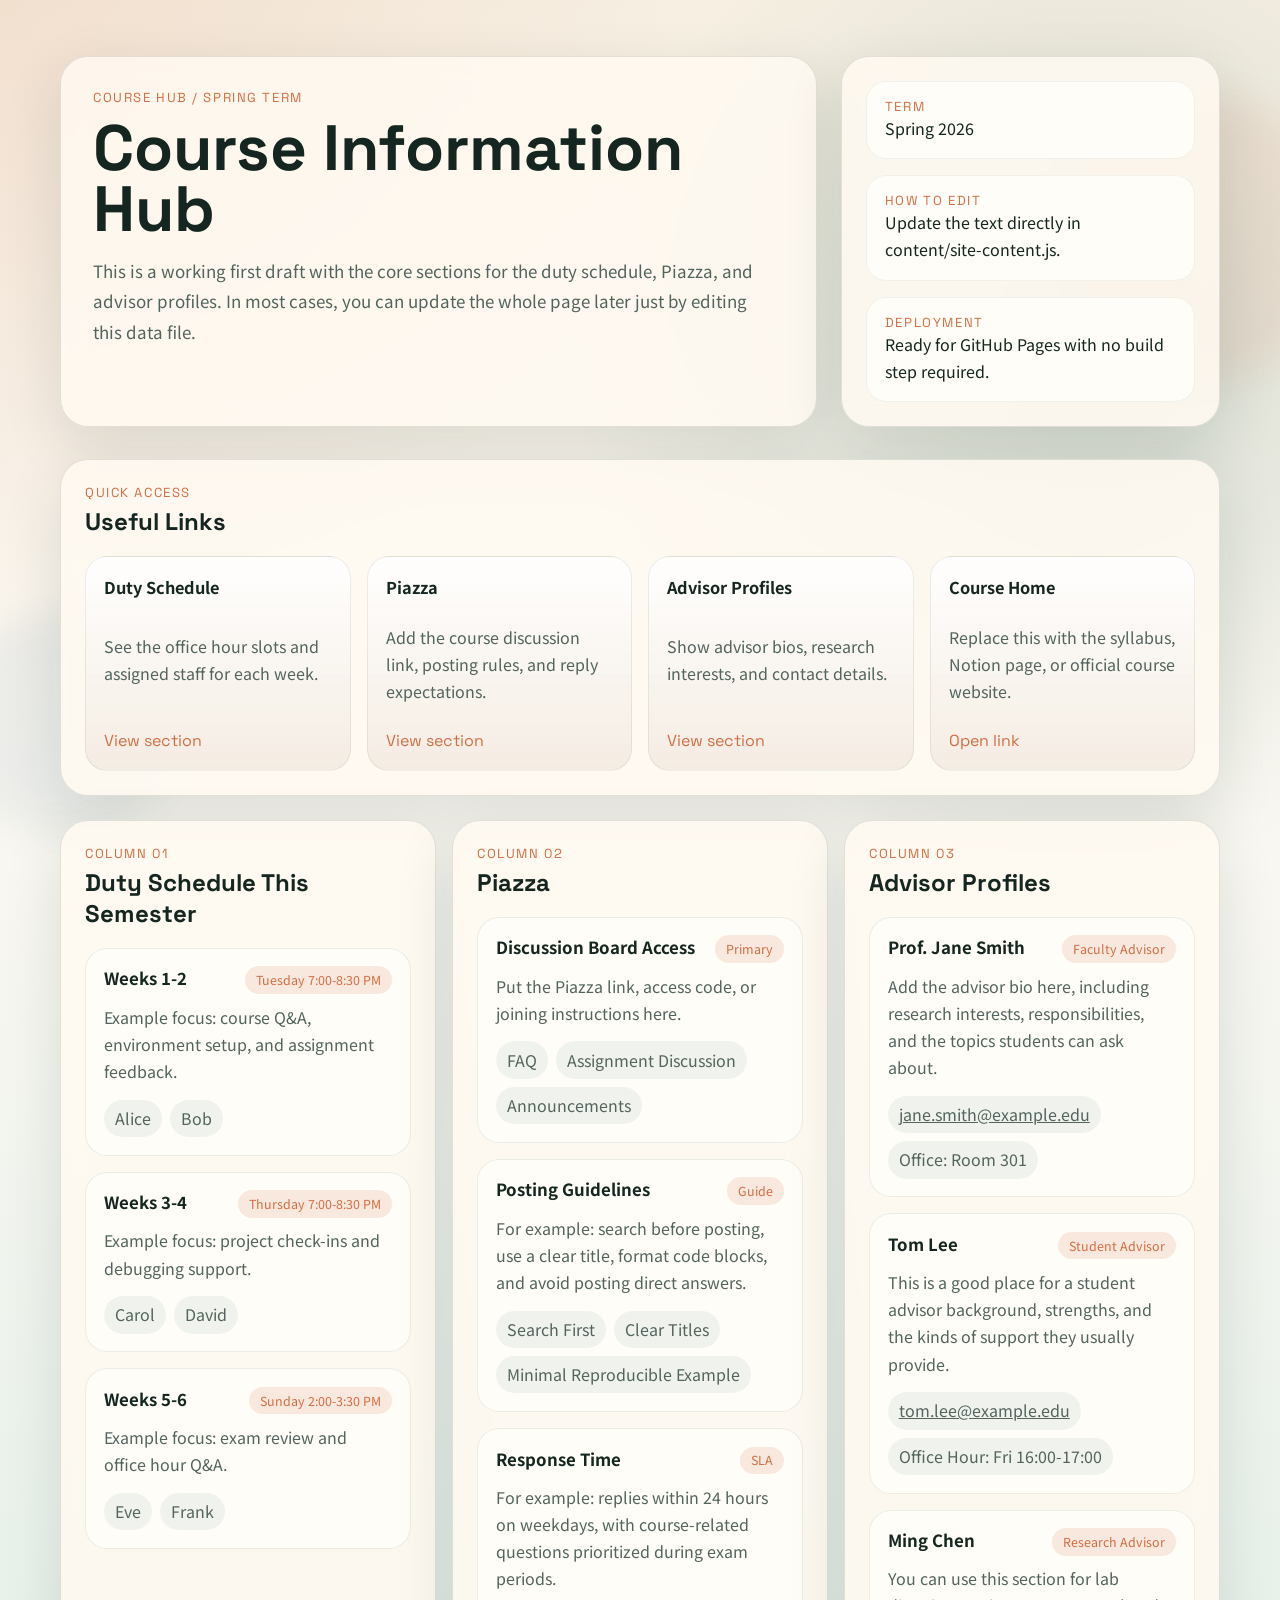
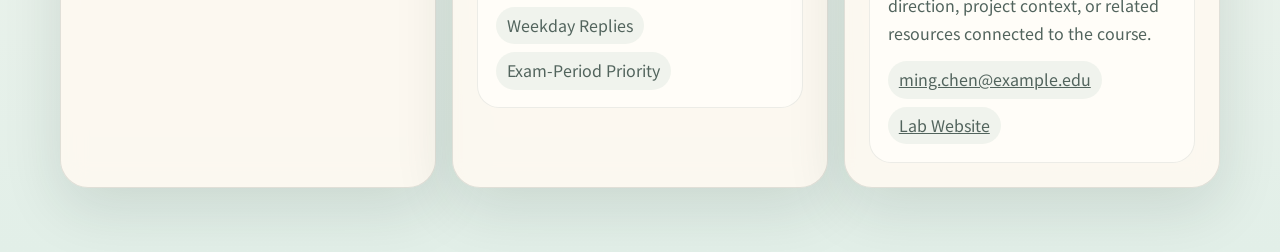
==== index.html @ 4dcf8ad2 "feat: init deploy" ====
<!DOCTYPE html>
<html lang="en">
<head>
  <meta charset="UTF-8">
  <meta name="viewport" content="width=device-width, initial-scale=1.0">
  <title>Course Information Hub</title>
  <meta
    name="description"
    content="A GitHub Pages-friendly course information site for duty schedules, Piazza details, and advisor profiles."
  >
  <link rel="preconnect" href="https://fonts.googleapis.com">
  <link rel="preconnect" href="https://fonts.gstatic.com" crossorigin>
  <link
    href="https://fonts.googleapis.com/css2?family=Noto+Sans+SC:wght@400;500;700&family=Space+Grotesk:wght@500;700&display=swap"
    rel="stylesheet"
  >
  <link rel="stylesheet" href="./assets/styles.css">
</head>
<body>
  <div class="page-shell">
    <header class="hero">
      <div class="hero__copy">
        <p class="eyebrow" id="siteTagline"></p>
        <h1 id="siteTitle"></h1>
        <p class="hero__description" id="siteDescription"></p>
      </div>
      <div class="hero__meta" id="siteMeta"></div>
    </header>

    <main>
      <section class="quick-links panel" aria-labelledby="quickLinksHeading">
        <div class="section-heading">
          <p class="section-kicker">Quick Access</p>
          <h2 id="quickLinksHeading">Useful Links</h2>
        </div>
        <div class="quick-links__grid" id="quickLinks"></div>
      </section>

      <section class="content-columns" aria-label="Course information columns">
        <article class="panel column-panel">
          <div class="section-heading">
            <p class="section-kicker">Column 01</p>
            <h2>Duty Schedule This Semester</h2>
          </div>
          <div id="dutySchedule" class="stack-list"></div>
        </article>

        <article class="panel column-panel">
          <div class="section-heading">
            <p class="section-kicker">Column 02</p>
            <h2>Piazza</h2>
          </div>
          <div id="piazzaInfo" class="stack-list"></div>
        </article>

        <article class="panel column-panel">
          <div class="section-heading">
            <p class="section-kicker">Column 03</p>
            <h2>Advisor Profiles</h2>
          </div>
          <div id="advisorList" class="stack-list"></div>
        </article>
      </section>
    </main>
  </div>

  <script src="./content/site-content.js"></script>
  <script src="./assets/app.js"></script>
</body>
</html>
---- assets/styles.css ----
:root {
  --bg: #f6efe2;
  --bg-accent: #e2efe8;
  --surface: rgba(255, 250, 242, 0.86);
  --surface-strong: #fffdf8;
  --line: rgba(26, 44, 35, 0.12);
  --text: #14261f;
  --muted: #52645d;
  --highlight: #d36e43;
  --highlight-soft: rgba(211, 110, 67, 0.14);
  --shadow: 0 20px 60px rgba(20, 38, 31, 0.12);
}

* {
  box-sizing: border-box;
}

html {
  scroll-behavior: smooth;
}

body {
  margin: 0;
  min-height: 100vh;
  font-family: "Noto Sans SC", "Segoe UI", sans-serif;
  color: var(--text);
  background:
    radial-gradient(circle at top left, rgba(211, 110, 67, 0.12), transparent 30%),
    radial-gradient(circle at 85% 20%, rgba(67, 122, 107, 0.18), transparent 28%),
    linear-gradient(180deg, var(--bg), #fbf8f2 42%, var(--bg-accent) 100%);
}

body::before,
body::after {
  content: "";
  position: fixed;
  z-index: -1;
  border-radius: 999px;
  filter: blur(18px);
  opacity: 0.65;
}

body::before {
  width: 18rem;
  height: 18rem;
  top: 6rem;
  right: -4rem;
  background: rgba(211, 110, 67, 0.15);
}

body::after {
  width: 14rem;
  height: 14rem;
  bottom: 4rem;
  left: -3rem;
  background: rgba(71, 114, 143, 0.12);
}

.page-shell {
  width: min(1160px, calc(100% - 2rem));
  margin: 0 auto;
  padding: 2rem 0 4rem;
}

.hero {
  display: grid;
  grid-template-columns: minmax(0, 2fr) minmax(280px, 1fr);
  gap: 1.5rem;
  align-items: stretch;
  padding: 1.5rem 0 2rem;
}

.hero__copy,
.hero__meta,
.panel {
  border: 1px solid var(--line);
  border-radius: 28px;
  background: var(--surface);
  box-shadow: var(--shadow);
  backdrop-filter: blur(12px);
}

.hero__copy {
  padding: 2rem;
}

.eyebrow,
.section-kicker,
.meta-label {
  margin: 0 0 0.75rem;
  font-family: "Space Grotesk", "Segoe UI", sans-serif;
  font-size: 0.82rem;
  letter-spacing: 0.12em;
  text-transform: uppercase;
  color: var(--highlight);
}

#siteTitle {
  margin: 0;
  font-family: "Space Grotesk", "Segoe UI", sans-serif;
  font-size: clamp(2.3rem, 5vw, 4.3rem);
  line-height: 0.95;
}

.hero__description {
  margin: 1rem 0 0;
  max-width: 42rem;
  font-size: 1.06rem;
  line-height: 1.8;
  color: var(--muted);
}

.hero__meta {
  display: grid;
  gap: 1rem;
  padding: 1.5rem;
}

.meta-card {
  padding: 1rem 1.1rem;
  border-radius: 20px;
  background: var(--surface-strong);
  border: 1px solid rgba(20, 38, 31, 0.06);
}

.meta-card p {
  margin: 0;
}

.meta-value {
  font-size: 1rem;
  line-height: 1.7;
}

.panel {
  padding: 1.5rem;
}

.section-heading {
  display: grid;
  gap: 0.3rem;
  margin-bottom: 1.2rem;
}

.section-heading h2,
.section-heading p {
  margin: 0;
}

.section-heading h2 {
  font-family: "Space Grotesk", "Segoe UI", sans-serif;
  font-size: 1.5rem;
}

.quick-links {
  margin-bottom: 1.5rem;
}

.quick-links__grid,
.content-columns {
  display: grid;
  gap: 1rem;
}

.quick-links__grid {
  grid-template-columns: repeat(auto-fit, minmax(200px, 1fr));
}

.quick-link {
  display: grid;
  gap: 0.55rem;
  min-height: 140px;
  padding: 1.15rem;
  border-radius: 22px;
  text-decoration: none;
  color: inherit;
  background: linear-gradient(180deg, rgba(255, 255, 255, 0.88), rgba(244, 236, 227, 0.96));
  border: 1px solid rgba(20, 38, 31, 0.08);
  transition: transform 180ms ease, box-shadow 180ms ease, border-color 180ms ease;
}

.quick-link:hover,
.quick-link:focus-visible {
  transform: translateY(-4px);
  box-shadow: 0 18px 40px rgba(20, 38, 31, 0.12);
  border-color: rgba(211, 110, 67, 0.28);
}

.quick-link__title {
  font-weight: 700;
  font-size: 1.02rem;
}

.quick-link__text,
.card__body,
.tag-list,
.contact-list {
  color: var(--muted);
  line-height: 1.7;
}

.quick-link__arrow {
  margin-top: auto;
  font-family: "Space Grotesk", "Segoe UI", sans-serif;
  color: var(--highlight);
}

.content-columns {
  grid-template-columns: repeat(3, minmax(0, 1fr));
  align-items: start;
}

.column-panel {
  min-height: 100%;
}

.stack-list {
  display: grid;
  gap: 1rem;
}

.card {
  padding: 1.1rem;
  border-radius: 22px;
  background: var(--surface-strong);
  border: 1px solid rgba(20, 38, 31, 0.08);
}

.card__title-row {
  display: flex;
  justify-content: space-between;
  gap: 1rem;
  align-items: flex-start;
  margin-bottom: 0.6rem;
}

.card__title {
  margin: 0;
  font-size: 1.05rem;
}

.pill {
  display: inline-flex;
  align-items: center;
  padding: 0.3rem 0.7rem;
  border-radius: 999px;
  background: var(--highlight-soft);
  color: var(--highlight);
  font-size: 0.78rem;
  white-space: nowrap;
}

.card__body {
  margin: 0;
}

.tag-list,
.contact-list {
  display: flex;
  flex-wrap: wrap;
  gap: 0.5rem;
  margin: 0.9rem 0 0;
  padding: 0;
  list-style: none;
}

.tag-list li,
.contact-list li {
  padding: 0.32rem 0.7rem;
  border-radius: 999px;
  background: rgba(67, 122, 107, 0.08);
}

.contact-list a,
.quick-link,
.advisor-link {
  color: inherit;
}

.advisor-link {
  text-decoration: none;
  font-weight: 700;
}

.advisor-link:hover,
.advisor-link:focus-visible {
  color: var(--highlight);
}

.fade-in {
  opacity: 0;
  transform: translateY(12px);
  animation: fadeUp 500ms ease forwards;
}

.fade-in:nth-child(2) {
  animation-delay: 70ms;
}

.fade-in:nth-child(3) {
  animation-delay: 140ms;
}

.fade-in:nth-child(4) {
  animation-delay: 210ms;
}

@keyframes fadeUp {
  to {
    opacity: 1;
    transform: translateY(0);
  }
}

@media (max-width: 920px) {
  .hero,
  .content-columns {
    grid-template-columns: 1fr;
  }
}

@media (max-width: 640px) {
  .page-shell {
    width: min(100% - 1rem, 100%);
    padding-top: 1rem;
  }

  .hero__copy,
  .hero__meta,
  .panel {
    border-radius: 22px;
  }

  .hero__copy,
  .hero__meta,
  .panel {
    padding: 1.15rem;
  }

  #siteTitle {
    font-size: clamp(2rem, 11vw, 3rem);
  }

  .card__title-row {
    flex-direction: column;
    align-items: flex-start;
  }
}
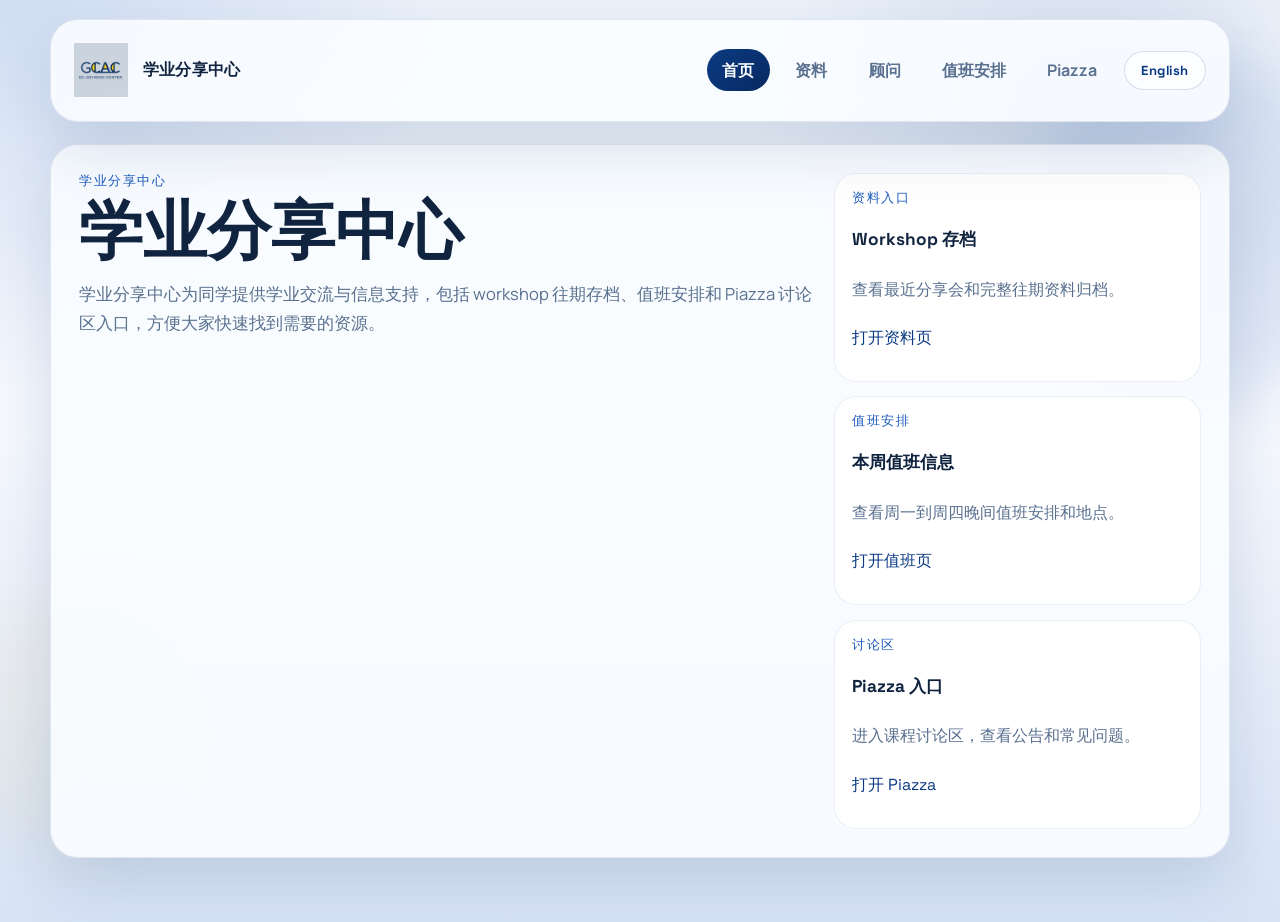
==== commit 3b3929e8: "codex version" ====
--- a/index.html
+++ b/index.html
@@ -1,65 +1,39 @@
 <!DOCTYPE html>
-<html lang="en">
+<html lang="zh-CN">
 <head>
   <meta charset="UTF-8">
   <meta name="viewport" content="width=device-width, initial-scale=1.0">
-  <title>Course Information Hub</title>
+  <title>GC Advising Center</title>
   <meta
     name="description"
-    content="A GitHub Pages-friendly course information site for duty schedules, Piazza details, and advisor profiles."
+    content="GC Advising Center with workshop materials, advisor profiles, weekday evening duty schedule, and Piazza access."
   >
   <link rel="preconnect" href="https://fonts.googleapis.com">
   <link rel="preconnect" href="https://fonts.gstatic.com" crossorigin>
   <link
-    href="https://fonts.googleapis.com/css2?family=Noto+Sans+SC:wght@400;500;700&family=Space+Grotesk:wght@500;700&display=swap"
+    href="https://fonts.googleapis.com/css2?family=Manrope:wght@400;500;700;800&family=Space+Grotesk:wght@500;700&display=swap"
     rel="stylesheet"
   >
   <link rel="stylesheet" href="./assets/styles.css">
 </head>
-<body>
+<body data-page="home">
   <div class="page-shell">
-    <header class="hero">
-      <div class="hero__copy">
-        <p class="eyebrow" id="siteTagline"></p>
-        <h1 id="siteTitle"></h1>
-        <p class="hero__description" id="siteDescription"></p>
+    <header class="topbar panel panel--nav">
+      <a class="brand" href="./index.html"><img class="brand__logo" src="./assets/GCAC.png" alt="GC Advising Center logo"><span class="brand__text" id="brandText"></span></a>
+      <div class="topbar__actions">
+        <nav class="site-nav" id="siteNav" aria-label="Primary"></nav>
+        <button class="lang-toggle" id="langToggle" type="button" aria-label="Switch language"></button>
       </div>
-      <div class="hero__meta" id="siteMeta"></div>
     </header>
 
-    <main>
-      <section class="quick-links panel" aria-labelledby="quickLinksHeading">
-        <div class="section-heading">
-          <p class="section-kicker">Quick Access</p>
-          <h2 id="quickLinksHeading">Useful Links</h2>
+    <main class="main-layout">
+      <section class="hero hero--home panel panel--hero">
+        <div class="hero__copy hero__copy--wide">
+          <p class="eyebrow" id="siteTagline"></p>
+          <h1 id="siteTitle"></h1>
+          <p class="hero__description" id="siteDescription"></p>
         </div>
-        <div class="quick-links__grid" id="quickLinks"></div>
-      </section>
-
-      <section class="content-columns" aria-label="Course information columns">
-        <article class="panel column-panel">
-          <div class="section-heading">
-            <p class="section-kicker">Column 01</p>
-            <h2>Duty Schedule This Semester</h2>
-          </div>
-          <div id="dutySchedule" class="stack-list"></div>
-        </article>
-
-        <article class="panel column-panel">
-          <div class="section-heading">
-            <p class="section-kicker">Column 02</p>
-            <h2>Piazza</h2>
-          </div>
-          <div id="piazzaInfo" class="stack-list"></div>
-        </article>
-
-        <article class="panel column-panel">
-          <div class="section-heading">
-            <p class="section-kicker">Column 03</p>
-            <h2>Advisor Profiles</h2>
-          </div>
-          <div id="advisorList" class="stack-list"></div>
-        </article>
+        <div class="hero__meta" id="homeEntryCards"></div>
       </section>
     </main>
   </div>
--- a/assets/styles.css
+++ b/assets/styles.css
@@ -1,14 +1,18 @@
 :root {
-  --bg: #f6efe2;
-  --bg-accent: #e2efe8;
-  --surface: rgba(255, 250, 242, 0.86);
-  --surface-strong: #fffdf8;
-  --line: rgba(26, 44, 35, 0.12);
-  --text: #14261f;
-  --muted: #52645d;
-  --highlight: #d36e43;
-  --highlight-soft: rgba(211, 110, 67, 0.14);
-  --shadow: 0 20px 60px rgba(20, 38, 31, 0.12);
+  --bg: #edf3fb;
+  --bg-deep: #d7e3f5;
+  --surface: rgba(249, 252, 255, 0.92);
+  --surface-strong: #ffffff;
+  --line: rgba(10, 44, 96, 0.1);
+  --line-strong: rgba(10, 44, 96, 0.18);
+  --text: #10233f;
+  --muted: #59708f;
+  --highlight: #0b3a82;
+  --highlight-strong: #072a61;
+  --highlight-soft: rgba(11, 58, 130, 0.1);
+  --accent: #1d5bbf;
+  --accent-soft: rgba(244, 198, 42, 0.16);
+  --shadow: 0 24px 64px rgba(10, 44, 96, 0.14);
 }
 
 * {
@@ -22,12 +26,12 @@
 body {
   margin: 0;
   min-height: 100vh;
-  font-family: "Noto Sans SC", "Segoe UI", sans-serif;
+  font-family: "Manrope", "Segoe UI", sans-serif;
   color: var(--text);
   background:
-    radial-gradient(circle at top left, rgba(211, 110, 67, 0.12), transparent 30%),
-    radial-gradient(circle at 85% 20%, rgba(67, 122, 107, 0.18), transparent 28%),
-    linear-gradient(180deg, var(--bg), #fbf8f2 42%, var(--bg-accent) 100%);
+    radial-gradient(circle at top left, rgba(29, 91, 191, 0.14), transparent 28%),
+    radial-gradient(circle at 84% 16%, rgba(11, 58, 130, 0.12), transparent 24%),
+    linear-gradient(180deg, var(--bg), #f9fbff 42%, var(--bg-deep) 100%);
 }
 
 body::before,
@@ -36,194 +40,528 @@
   position: fixed;
   z-index: -1;
   border-radius: 999px;
-  filter: blur(18px);
-  opacity: 0.65;
+  filter: blur(28px);
+  opacity: 0.72;
 }
 
 body::before {
-  width: 18rem;
-  height: 18rem;
-  top: 6rem;
-  right: -4rem;
-  background: rgba(211, 110, 67, 0.15);
+  width: 22rem;
+  height: 22rem;
+  top: 4rem;
+  right: -6rem;
+  background: rgba(29, 91, 191, 0.12);
 }
 
 body::after {
-  width: 14rem;
-  height: 14rem;
-  bottom: 4rem;
+  width: 16rem;
+  height: 16rem;
+  bottom: 3rem;
   left: -3rem;
-  background: rgba(71, 114, 143, 0.12);
+  background: rgba(244, 198, 42, 0.08);
 }
 
 .page-shell {
-  width: min(1160px, calc(100% - 2rem));
+  width: min(1180px, calc(100% - 2rem));
   margin: 0 auto;
-  padding: 2rem 0 4rem;
-}
-
-.hero {
-  display: grid;
-  grid-template-columns: minmax(0, 2fr) minmax(280px, 1fr);
-  gap: 1.5rem;
-  align-items: stretch;
-  padding: 1.5rem 0 2rem;
-}
-
-.hero__copy,
-.hero__meta,
+  padding: 1.2rem 0 4rem;
+}
+
+.main-layout {
+  display: grid;
+  gap: 1.35rem;
+}
+
 .panel {
   border: 1px solid var(--line);
   border-radius: 28px;
   background: var(--surface);
   box-shadow: var(--shadow);
-  backdrop-filter: blur(12px);
+  backdrop-filter: blur(14px);
+  padding: 1.45rem;
+}
+
+.panel--nav {
+  display: flex;
+  justify-content: space-between;
+  align-items: center;
+  gap: 1rem;
+  margin-bottom: 1.4rem;
+  position: sticky;
+  top: 1rem;
+  z-index: 10;
+}
+
+.brand,
+.nav-link,
+.button,
+.button--ghost,
+.overview-card,
+.text-link {
+  text-decoration: none;
+}
+
+.brand {
+  display: inline-flex;
+  align-items: center;
+  gap: 0.9rem;
+  color: var(--text);
+}
+
+.brand__logo {
+  display: block;
+  width: auto;
+  height: 54px;
+  object-fit: contain;
+}
+
+.brand__text {
+  font-family: "Space Grotesk", "Segoe UI", sans-serif;
+  font-size: 1rem;
+  font-weight: 700;
+  letter-spacing: 0.02em;
+}
+
+.bilingual {
+  display: inline-grid;
+  gap: 0.16rem;
+}
+
+.bilingual--inline {
+  display: inline-flex;
+  flex-wrap: wrap;
+  gap: 0.32rem;
+  align-items: baseline;
+}
+
+.bilingual__zh {
+  font-weight: 700;
+  letter-spacing: 0.01em;
+}
+
+.bilingual__en {
+  font-size: 0.86em;
+  font-weight: 600;
+  letter-spacing: 0.01em;
+  opacity: 0.66;
+}
+
+.site-nav {
+  display: flex;
+  flex-wrap: wrap;
+  justify-content: flex-end;
+  gap: 0.65rem;
+}
+
+.topbar__actions {
+  display: flex;
+  align-items: center;
+  gap: 0.75rem;
+  margin-left: auto;
+}
+
+.nav-link {
+  padding: 0.6rem 0.96rem;
+  border-radius: 999px;
+  color: var(--muted);
+  font-weight: 700;
+  transition: background-color 160ms ease, color 160ms ease, transform 160ms ease, box-shadow 160ms ease;
+}
+
+.nav-link:hover,
+.nav-link:focus-visible {
+  color: var(--highlight);
+  background: rgba(255, 255, 255, 0.68);
+  box-shadow: inset 0 0 0 1px rgba(29, 91, 191, 0.08);
+  transform: translateY(-1px);
+}
+
+.nav-link--active {
+  color: #fdfefe;
+  background: linear-gradient(135deg, var(--highlight), var(--highlight-strong));
+}
+
+.lang-toggle {
+  appearance: none;
+  border: 1px solid rgba(11, 58, 130, 0.16);
+  background: rgba(255, 255, 255, 0.72);
+  color: var(--highlight);
+  border-radius: 999px;
+  padding: 0.62rem 1rem;
+  font-family: "Space Grotesk", "Segoe UI", sans-serif;
+  font-size: 0.82rem;
+  font-weight: 700;
+  letter-spacing: 0.04em;
+  cursor: pointer;
+  transition: transform 160ms ease, box-shadow 160ms ease, border-color 160ms ease, background-color 160ms ease;
+}
+
+.lang-toggle:hover,
+.lang-toggle:focus-visible {
+  transform: translateY(-1px);
+  background: #ffffff;
+  border-color: rgba(11, 58, 130, 0.28);
+  box-shadow: inset 0 0 0 1px rgba(29, 91, 191, 0.08);
+}
+
+.nav-link .bilingual {
+  gap: 0.02rem;
+  text-align: center;
+}
+
+.nav-link .bilingual__zh {
+  font-size: 0.74rem;
+  line-height: 1.14;
+}
+
+.nav-link .bilingual__en {
+  font-size: 0.63rem;
+  line-height: 1.06;
+  opacity: 0.78;
+}
+
+.hero--home {
+  display: grid;
+  grid-template-columns: minmax(0, 1.8fr) minmax(280px, 0.9fr);
+  gap: 1.35rem;
+  padding: 1.75rem;
 }
 
 .hero__copy {
-  padding: 2rem;
+  display: grid;
+  align-content: start;
+}
+
+.hero__meta {
+  display: grid;
+  gap: 0.9rem;
+}
+
+.subpage-hero {
+  padding: 1.65rem;
 }
 
 .eyebrow,
 .section-kicker,
-.meta-label {
-  margin: 0 0 0.75rem;
+.meta-label,
+.detail-label {
+  margin: 0 0 0.7rem;
   font-family: "Space Grotesk", "Segoe UI", sans-serif;
-  font-size: 0.82rem;
+  font-size: 0.79rem;
   letter-spacing: 0.12em;
   text-transform: uppercase;
-  color: var(--highlight);
-}
-
-#siteTitle {
+  color: var(--accent);
+}
+
+#siteTitle,
+.subpage-hero h1 {
   margin: 0;
   font-family: "Space Grotesk", "Segoe UI", sans-serif;
-  font-size: clamp(2.3rem, 5vw, 4.3rem);
-  line-height: 0.95;
+  font-size: clamp(2.5rem, 5vw, 4.4rem);
+  line-height: 0.96;
+  max-width: 12ch;
+}
+
+#siteTitle .bilingual,
+.subpage-hero h1 .bilingual,
+.section-heading h2 .bilingual,
+.card__title .bilingual,
+.hero__description .bilingual,
+.section-intro .bilingual,
+.card__body .bilingual,
+.meta-value .bilingual,
+.brand__text .bilingual {
+  gap: 0.16rem;
+}
+
+#siteTitle .bilingual__zh,
+.subpage-hero h1 .bilingual__zh {
+  font-size: 1em;
+  line-height: 0.98;
+}
+
+#siteTitle .bilingual__en,
+.subpage-hero h1 .bilingual__en {
+  font-size: 0.38em;
+  line-height: 1.15;
+  text-transform: none;
+  letter-spacing: 0.04em;
+  opacity: 0.52;
+}
+
+.section-heading h2 .bilingual__zh,
+.card__title .bilingual__zh {
+  font-size: 1em;
+}
+
+.section-heading h2 .bilingual__en,
+.card__title .bilingual__en {
+  font-size: 0.68em;
+  opacity: 0.58;
+}
+
+.hero__description .bilingual__en,
+.section-intro .bilingual__en,
+.card__body .bilingual__en,
+.meta-value .bilingual__en,
+.integration-note .bilingual__en {
+  font-size: 0.78em;
+  line-height: 1.6;
+  opacity: 0.62;
+}
+
+.brand__text .bilingual__zh {
+  font-size: 1em;
+}
+
+.brand__text .bilingual__en {
+  font-size: 0.7em;
+  letter-spacing: 0.08em;
+  text-transform: uppercase;
+  opacity: 0.5;
+}
+
+.hero__description,
+.section-intro,
+.card__body,
+.meta-value,
+.integration-note {
+  color: var(--muted);
+  line-height: 1.75;
 }
 
 .hero__description {
   margin: 1rem 0 0;
-  max-width: 42rem;
-  font-size: 1.06rem;
-  line-height: 1.8;
+  max-width: 46rem;
+  font-size: 1.04rem;
+}
+
+.hero__actions,
+.material-links,
+.piazza-links {
+  display: flex;
+  flex-wrap: wrap;
+  gap: 0.75rem;
+}
+
+.hero__actions {
+  margin-top: 1.35rem;
+}
+
+.button,
+.button--ghost {
+  display: inline-flex;
+  align-items: center;
+  justify-content: center;
+  min-width: 210px;
+  padding: 0.92rem 1.28rem;
+  border-radius: 999px;
+  font-weight: 800;
+  transition: transform 160ms ease, box-shadow 160ms ease, border-color 160ms ease, background-color 160ms ease;
+}
+
+.button .bilingual,
+.button--ghost .bilingual {
+  justify-items: center;
+  text-align: center;
+}
+
+.button .bilingual__zh,
+.button--ghost .bilingual__zh {
+  font-size: 1em;
+}
+
+.button .bilingual__en,
+.button--ghost .bilingual__en {
+  font-size: 0.66em;
+  opacity: 0.74;
+}
+
+.button {
+  color: #fdfefe;
+  background: linear-gradient(135deg, #1d5bbf, #0b3a82);
+  box-shadow: 0 14px 32px rgba(11, 58, 130, 0.24);
+}
+
+.button--ghost {
+  color: var(--highlight);
+  background: rgba(255, 255, 255, 0.72);
+  border: 1px solid rgba(11, 58, 130, 0.16);
+}
+
+.button:hover,
+.button--ghost:hover,
+.button:focus-visible,
+.button--ghost:focus-visible,
+.overview-card:hover,
+.overview-card:focus-visible,
+.text-link:hover,
+.text-link:focus-visible {
+  transform: translateY(-2px);
+}
+
+.meta-card,
+.card,
+.overview-card {
+  border-radius: 22px;
+  border: 1px solid rgba(10, 44, 96, 0.08);
+  background: var(--surface-strong);
+}
+
+.meta-card {
+  padding: 1rem 1.05rem;
+}
+
+.meta-card p,
+.section-heading h2,
+.section-heading p,
+.card__title,
+.material-meta,
+.integration-note,
+.detail-label {
+  margin: 0;
+}
+
+.section-heading {
+  display: grid;
+  gap: 0.3rem;
+  margin-bottom: 1rem;
+}
+
+.section-heading--split {
+  grid-template-columns: minmax(0, 1fr) auto;
+  align-items: center;
+  gap: 1rem;
+}
+
+.section-heading h2,
+.card__title {
+  font-family: "Space Grotesk", "Segoe UI", sans-serif;
+}
+
+.section-heading h2 {
+  font-size: 1.5rem;
+}
+
+.overview-grid,
+.material-list,
+.advisor-grid,
+.piazza-notes {
+  display: grid;
+  gap: 1rem;
+}
+
+.overview-grid {
+  grid-template-columns: repeat(auto-fit, minmax(220px, 1fr));
+}
+
+.overview-card {
+  display: grid;
+  gap: 0.55rem;
+  min-height: 190px;
+  padding: 1.15rem;
+  color: inherit;
+}
+
+.material-list {
+  grid-template-columns: repeat(auto-fit, minmax(240px, 1fr));
+}
+
+.material-list--archive {
+  grid-template-columns: repeat(auto-fit, minmax(260px, 1fr));
+}
+
+.advisor-grid {
+  grid-template-columns: repeat(auto-fit, minmax(250px, 1fr));
+}
+
+.accordion-group {
+  margin-bottom: 1rem;
+  border: 1px solid rgba(10, 44, 96, 0.08);
+  border-radius: 22px;
+  overflow: hidden;
+  background: var(--surface-strong);
+}
+
+.accordion-header {
+  width: 100%;
+  display: flex;
+  justify-content: space-between;
+  align-items: center;
+  gap: 1rem;
+  padding: 1.2rem 1.25rem;
+  border: 0;
+  background: rgba(29, 91, 191, 0.04);
+  color: var(--text);
+  text-align: left;
+  cursor: pointer;
+  transition: background-color 160ms ease;
+}
+
+.accordion-header:hover,
+.accordion-header:focus-visible {
+  background: rgba(29, 91, 191, 0.08);
+}
+
+.accordion-title {
+  display: flex;
+  align-items: center;
+  gap: 0.7rem;
+  margin: 0;
+  font-family: "Space Grotesk", "Segoe UI", sans-serif;
+  font-size: 1.1rem;
+}
+
+.accordion-title__count {
+  display: inline-flex;
+  align-items: center;
+  justify-content: center;
+  min-width: 1.8rem;
+  height: 1.8rem;
+  padding: 0 0.45rem;
+  border-radius: 999px;
+  background: rgba(11, 58, 130, 0.08);
+  color: var(--highlight);
+  font-size: 0.78rem;
+  font-weight: 700;
+}
+
+.accordion-icon {
   color: var(--muted);
-}
-
-.hero__meta {
-  display: grid;
-  gap: 1rem;
-  padding: 1.5rem;
-}
-
-.meta-card {
-  padding: 1rem 1.1rem;
-  border-radius: 20px;
-  background: var(--surface-strong);
-  border: 1px solid rgba(20, 38, 31, 0.06);
-}
-
-.meta-card p {
-  margin: 0;
-}
-
-.meta-value {
-  font-size: 1rem;
-  line-height: 1.7;
-}
-
-.panel {
-  padding: 1.5rem;
-}
-
-.section-heading {
-  display: grid;
-  gap: 0.3rem;
-  margin-bottom: 1.2rem;
-}
-
-.section-heading h2,
-.section-heading p {
-  margin: 0;
-}
-
-.section-heading h2 {
-  font-family: "Space Grotesk", "Segoe UI", sans-serif;
-  font-size: 1.5rem;
-}
-
-.quick-links {
-  margin-bottom: 1.5rem;
-}
-
-.quick-links__grid,
-.content-columns {
-  display: grid;
-  gap: 1rem;
-}
-
-.quick-links__grid {
-  grid-template-columns: repeat(auto-fit, minmax(200px, 1fr));
-}
-
-.quick-link {
-  display: grid;
-  gap: 0.55rem;
-  min-height: 140px;
-  padding: 1.15rem;
-  border-radius: 22px;
-  text-decoration: none;
-  color: inherit;
-  background: linear-gradient(180deg, rgba(255, 255, 255, 0.88), rgba(244, 236, 227, 0.96));
-  border: 1px solid rgba(20, 38, 31, 0.08);
-  transition: transform 180ms ease, box-shadow 180ms ease, border-color 180ms ease;
-}
-
-.quick-link:hover,
-.quick-link:focus-visible {
-  transform: translateY(-4px);
-  box-shadow: 0 18px 40px rgba(20, 38, 31, 0.12);
-  border-color: rgba(211, 110, 67, 0.28);
-}
-
-.quick-link__title {
-  font-weight: 700;
-  font-size: 1.02rem;
-}
-
-.quick-link__text,
-.card__body,
-.tag-list,
-.contact-list {
-  color: var(--muted);
-  line-height: 1.7;
-}
-
-.quick-link__arrow {
-  margin-top: auto;
-  font-family: "Space Grotesk", "Segoe UI", sans-serif;
-  color: var(--highlight);
-}
-
-.content-columns {
-  grid-template-columns: repeat(3, minmax(0, 1fr));
-  align-items: start;
-}
-
-.column-panel {
-  min-height: 100%;
-}
-
-.stack-list {
-  display: grid;
+  transition: transform 160ms ease;
+}
+
+.accordion-group.active .accordion-icon {
+  transform: rotate(180deg);
+}
+
+.accordion-content {
+  display: none;
+  padding: 1.25rem;
+}
+
+.accordion-group.active .accordion-content {
+  display: block;
+}
+
+.accordion-grid {
+  display: grid;
+  grid-template-columns: repeat(auto-fit, minmax(250px, 1fr));
   gap: 1rem;
 }
 
 .card {
   padding: 1.1rem;
-  border-radius: 22px;
-  background: var(--surface-strong);
-  border: 1px solid rgba(20, 38, 31, 0.08);
+}
+
+.advisor-card {
+  display: grid;
+  gap: 0.9rem;
+}
+
+.advisor-card__email {
+  display: inline-flex;
+  align-items: center;
+  width: fit-content;
 }
 
 .card__title-row {
@@ -231,66 +569,139 @@
   justify-content: space-between;
   gap: 1rem;
   align-items: flex-start;
-  margin-bottom: 0.6rem;
+  margin-bottom: 0.7rem;
 }
 
 .card__title {
-  margin: 0;
   font-size: 1.05rem;
+}
+
+.quick-link__arrow,
+.text-link,
+.material-meta {
+  font-family: "Space Grotesk", "Segoe UI", sans-serif;
+}
+
+.quick-link__arrow,
+.text-link {
+  color: var(--highlight);
+}
+
+.quick-link__arrow {
+  margin-top: auto;
+}
+
+.material-meta {
+  margin-bottom: 0.7rem;
+  font-size: 0.84rem;
+  color: var(--accent);
 }
 
 .pill {
   display: inline-flex;
   align-items: center;
-  padding: 0.3rem 0.7rem;
+  padding: 0.32rem 0.72rem;
   border-radius: 999px;
-  background: var(--highlight-soft);
+  background: var(--accent-soft);
   color: var(--highlight);
   font-size: 0.78rem;
   white-space: nowrap;
 }
 
-.card__body {
-  margin: 0;
-}
-
-.tag-list,
-.contact-list {
+.pill .bilingual--inline,
+.schedule-table th .bilingual--inline,
+.schedule-table td .bilingual--inline,
+.tag-list .bilingual--inline,
+.material-meta .bilingual--inline,
+.detail-label .bilingual--inline,
+.section-kicker .bilingual--inline,
+.quick-link__arrow .bilingual--inline {
+  gap: 0.22rem;
+}
+
+.pill .bilingual__en,
+.schedule-table th .bilingual__en,
+.schedule-table td .bilingual__en,
+.tag-list .bilingual__en,
+.material-meta .bilingual__en,
+.detail-label .bilingual__en,
+.section-kicker .bilingual__en,
+.quick-link__arrow .bilingual__en {
+  font-size: 0.76em;
+  opacity: 0.68;
+}
+
+.tag-list {
   display: flex;
   flex-wrap: wrap;
   gap: 0.5rem;
-  margin: 0.9rem 0 0;
+  margin: 0.7rem 0 1rem;
   padding: 0;
   list-style: none;
 }
 
-.tag-list li,
-.contact-list li {
-  padding: 0.32rem 0.7rem;
+.tag-list li {
+  padding: 0.34rem 0.72rem;
   border-radius: 999px;
-  background: rgba(67, 122, 107, 0.08);
-}
-
-.contact-list a,
-.quick-link,
-.advisor-link {
-  color: inherit;
-}
-
-.advisor-link {
-  text-decoration: none;
-  font-weight: 700;
-}
-
-.advisor-link:hover,
-.advisor-link:focus-visible {
+  background: rgba(29, 91, 191, 0.08);
+  color: var(--muted);
+}
+
+.piazza-summary {
+  display: grid;
+  gap: 0.8rem;
+  margin-bottom: 1rem;
+}
+
+.piazza-links {
+  margin-bottom: 1rem;
+}
+
+.piazza-notes {
+  grid-template-columns: 1fr;
+}
+
+.note-card {
+  background: rgba(255, 255, 255, 0.78);
+}
+
+.table-shell {
+  overflow-x: auto;
+  border-radius: 22px;
+  border: 1px solid rgba(10, 44, 96, 0.08);
+  background: var(--surface-strong);
+}
+
+.schedule-table {
+  width: 100%;
+  min-width: 720px;
+  border-collapse: collapse;
+}
+
+.schedule-table th,
+.schedule-table td {
+  padding: 1rem;
+  text-align: left;
+  border-bottom: 1px solid rgba(10, 44, 96, 0.08);
+}
+
+.schedule-table th {
+  font-family: "Space Grotesk", "Segoe UI", sans-serif;
+  font-size: 0.85rem;
+  letter-spacing: 0.06em;
+  text-transform: uppercase;
   color: var(--highlight);
+  background: rgba(29, 91, 191, 0.06);
+}
+
+.schedule-table tbody tr:last-child td {
+  border-bottom: none;
 }
 
 .fade-in {
   opacity: 0;
   transform: translateY(12px);
-  animation: fadeUp 500ms ease forwards;
+  animation: fadeUp 480ms ease forwards;
 }
 
 .fade-in:nth-child(2) {
@@ -312,9 +723,25 @@
   }
 }
 
-@media (max-width: 920px) {
-  .hero,
-  .content-columns {
+@media (max-width: 980px) {
+  .panel--nav {
+    align-items: flex-start;
+    flex-direction: column;
+  }
+
+  .topbar__actions {
+    width: 100%;
+    align-items: stretch;
+    flex-direction: column;
+    margin-left: 0;
+  }
+
+  .site-nav {
+    justify-content: flex-start;
+  }
+
+  .hero--home,
+  .section-heading--split {
     grid-template-columns: 1fr;
   }
 }
@@ -322,27 +749,146 @@
 @media (max-width: 640px) {
   .page-shell {
     width: min(100% - 1rem, 100%);
-    padding-top: 1rem;
-  }
-
-  .hero__copy,
-  .hero__meta,
-  .panel {
-    border-radius: 22px;
-  }
-
-  .hero__copy,
-  .hero__meta,
+    padding-top: 0.8rem;
+  }
+
+  .panel,
+  .meta-card,
+  .card,
+  .overview-card {
+    border-radius: 20px;
+  }
+
   .panel {
     padding: 1.15rem;
   }
 
-  #siteTitle {
-    font-size: clamp(2rem, 11vw, 3rem);
+  .brand {
+    align-items: flex-start;
+    flex-direction: column;
+    gap: 0.5rem;
+  }
+
+  .topbar__actions,
+  .site-nav {
+    width: 100%;
+  }
+
+  .lang-toggle {
+    width: 100%;
+  }
+
+  .brand__logo {
+    height: 46px;
+  }
+
+  #siteTitle,
+  .subpage-hero h1 {
+    font-size: clamp(2.1rem, 11vw, 3.3rem);
   }
 
   .card__title-row {
     flex-direction: column;
     align-items: flex-start;
   }
-}
+
+  .button,
+  .button--ghost {
+    width: 100%;
+    min-width: 0;
+  }
+
+  .schedule-table {
+    min-width: 620px;
+  }
+}
+
+.hero--landing {
+  padding: 1.85rem;
+}
+
+.hero__copy--wide {
+  max-width: 68rem;
+}
+
+.home-priority-grid {
+  display: grid;
+  grid-template-columns: minmax(320px, 0.95fr) minmax(0, 1.35fr);
+  gap: 1.35rem;
+}
+
+.button--compact {
+  min-width: 0;
+  padding-inline: 1rem;
+}
+
+.advisor-grid--home {
+  grid-template-columns: 1fr;
+}
+
+.duty-card {
+  display: grid;
+  gap: 1rem;
+}
+
+.duty-list {
+  display: grid;
+  gap: 0.8rem;
+}
+
+.duty-item {
+  display: grid;
+  gap: 0.3rem;
+  padding: 0.85rem 0.95rem;
+  border-radius: 18px;
+  background: rgba(29, 91, 191, 0.05);
+  border: 1px solid rgba(10, 44, 96, 0.06);
+}
+
+.duty-item__value {
+  margin: 0;
+  color: var(--text);
+  line-height: 1.6;
+}
+
+@media (max-width: 980px) {
+  .home-priority-grid {
+    grid-template-columns: 1fr;
+  }
+}
+
+.hero--simple {
+  padding: 1.55rem 1.7rem;
+}
+
+.hero--simple #siteTitle {
+  max-width: 16ch;
+  font-size: clamp(2.2rem, 4vw, 3.6rem);
+}
+
+.hero--simple .hero__description {
+  margin-top: 0.85rem;
+  max-width: 52rem;
+}
+
+.material-list--stacked {
+  grid-template-columns: 1fr;
+}
+
+@media (max-width: 980px) {
+  .hero--simple {
+    padding: 1.35rem;
+  }
+}
+.hero__meta .overview-card {
+  min-height: 0;
+  padding: 1rem 1.05rem;
+}
+
+.hero__meta .card__title {
+  font-size: 1.08rem;
+}
+
+.hero__meta .card__body {
+  line-height: 1.65;
+}
